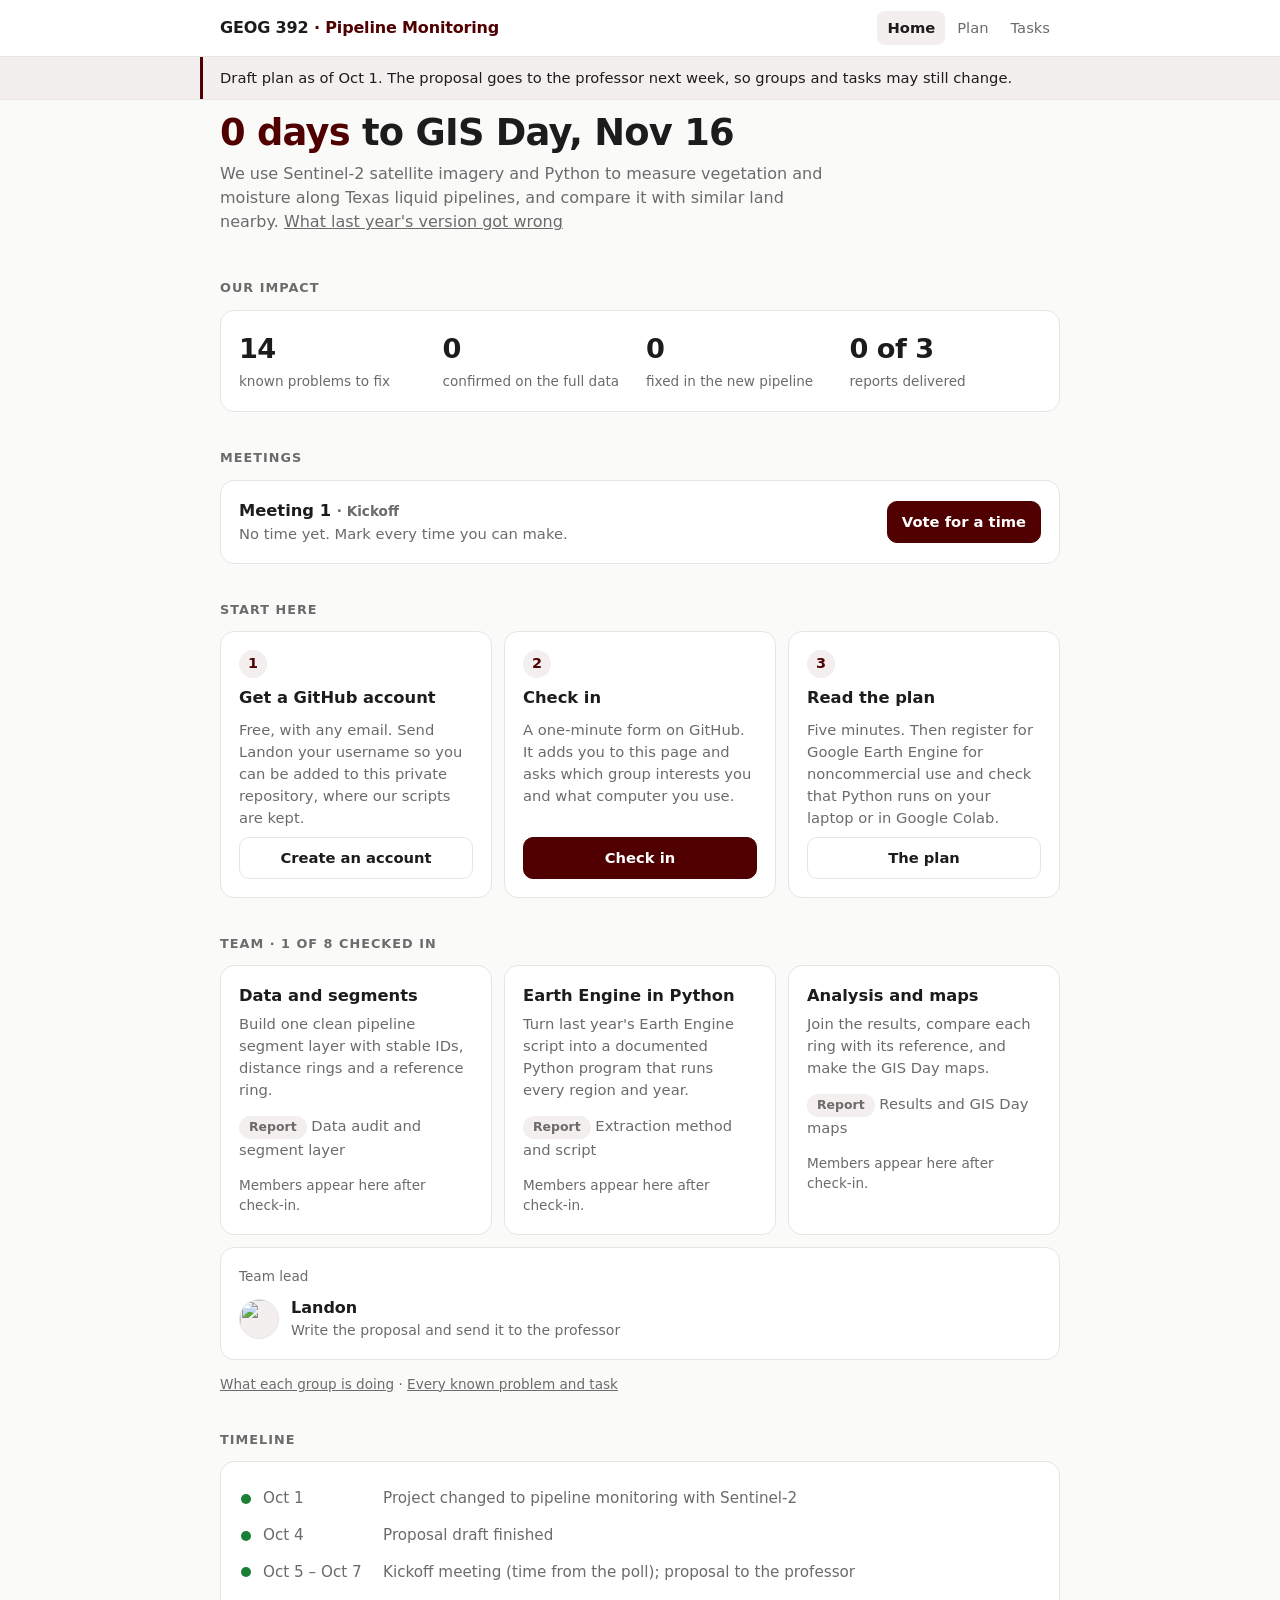
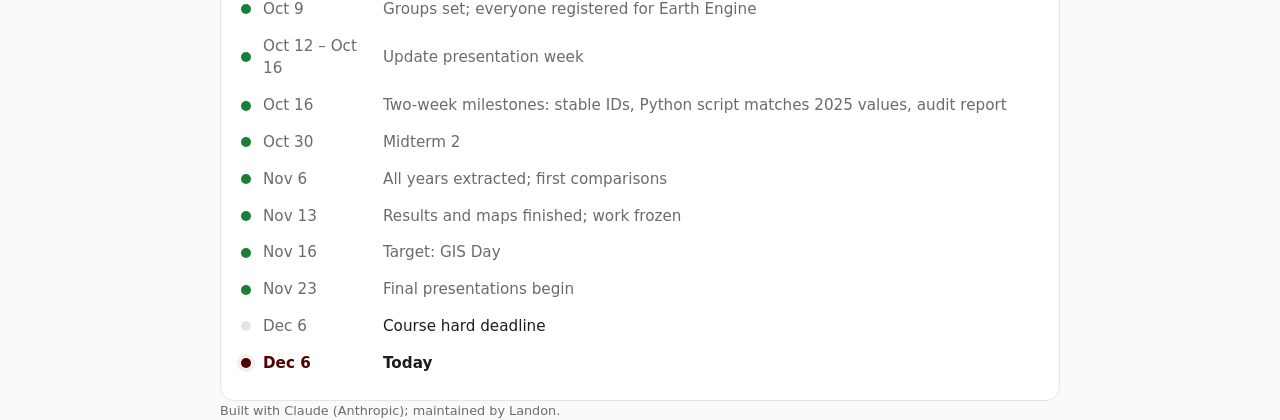
==== index.html @ 5f4e8bbb "Start the pipeline monitoring project Team dashboard carried over from the routing project and rewri" ====
<!doctype html>
<html lang="en">
<head>
<meta charset="utf-8">
<meta name="viewport" content="width=device-width, initial-scale=1">
<meta name="robots" content="noindex">
<title>GEOG 392 Pipeline Monitoring</title>
<link rel="stylesheet" href="assets/site.css">
</head>
<body>
<header class="top" id="top"></header>
<main class="wrap">

  <div class="hero">
    <h1 id="headline">GEOG 392 Pipeline Monitoring</h1>
    <p>We use Sentinel-2 satellite imagery and Python to measure vegetation and moisture along Texas liquid pipelines, and compare it with similar land nearby. <a href="tasks/">What last year's version got wrong</a></p>
  </div>

  <h2>Our impact</h2>
  <div class="card stats" id="impact"></div>

  <div id="meeting"></div>

  <h2>Start here</h2>
  <div class="steps">
    <div class="card step">
      <div class="n">1</div>
      <h3>Get a GitHub account</h3>
      <p>Free, with any email. Send Landon your username so you can be added to this private repository, where our scripts are kept.</p>
      <a class="btn" href="https://github.com/signup">Create an account</a>
    </div>
    <div class="card step">
      <div class="n">2</div>
      <h3>Check in</h3>
      <p>A one-minute form on GitHub. It adds you to this page and asks which group interests you and what computer you use.</p>
      <a class="btn primary" id="joinLink" href="https://github.com/landon2199/texas-pipeline-sentinel2/issues/new?template=join.yml">Check in</a>
    </div>
    <div class="card step">
      <div class="n">3</div>
      <h3>Read the plan</h3>
      <p>Five minutes. Then register for Google Earth Engine for noncommercial use and check that Python runs on your laptop or in Google Colab.</p>
      <a class="btn" href="plan/">The plan</a>
    </div>
  </div>

  <h2>Team · <span id="count"></span></h2>
  <div class="steps" id="groups"></div>
  <div id="others"></div>
  <p class="small"><a href="plan/">What each group is doing</a> · <a href="tasks/">Every known problem and task</a></p>

  <h2>Timeline</h2>
  <div class="card"><ul class="tl" id="timeline"></ul></div>

</main>
<footer class="wrap">Built with Claude (Anthropic); maintained by Landon.</footer>

<script src="assets/site.js"></script>
<script>
topBar('home', '');
loadData('').then(({ team, people, today, iso }) => {
  const daysLeft = Math.max(0, Math.round((new Date(team.target + 'T12:00:00') - today) / 864e5));
  document.getElementById('headline').innerHTML = `<em>${daysLeft} days</em> to GIS Day, ${day(team.target)}`;
  document.getElementById('joinLink').href = `https://github.com/${repoSlug()}/issues/new?template=join.yml`;
  document.getElementById('impact').innerHTML = impactTiles(team);
  document.getElementById('count').textContent = `${people.length}${team.size ? ' of ' + team.size : ''} checked in`;

  // Meetings: numbered by their place in team.json. Each has its own poll; a vote button shows
  // while `when` is empty, the time and place once it is filled in. `done` hides a past meeting.
  const meets = (team.meetings ?? []).map((x, i) => ({ ...x, n: i + 1 })).filter((x) => !x.done && (x.when || x.poll));
  if (meets.length) {
    document.getElementById('meeting').innerHTML = `<h2>Meetings</h2><div class="card meets">` + meets.map((x) => {
      const voting = !x.when && /^https:\/\//.test(x.poll ?? '');
      const line = x.when ? [x.when, x.where].filter(Boolean).join(' · ') : 'No time yet. Mark every time you can make.';
      return `<div class="meet">
        <div><h3>Meeting ${x.n}${x.name ? ` <span class="small">· ${esc(x.name)}</span>` : ''}</h3><p>${esc(line)}</p></div>
        ${voting ? `<a class="btn primary" href="${esc(x.poll)}">Vote for a time</a>` : ''}
      </div>`;
    }).join('') + `</div>`;
  }

  // One card per group from team.json, then anyone who is not in a group yet.
  const groups = team.groups ?? [];
  const keys = new Set(groups.map((g) => g.key));
  document.getElementById('groups').innerHTML = groups.map((g) => {
    const members = people.filter((p) => p.group === g.key);
    return `<div class="card group">
      <h3>${esc(g.name)}</h3>
      <p>${esc(g.goal)}</p>
      ${reportLine(g)}
      <div class="people">${members.map(personRow).join('') || '<span class="small">Members appear here after check-in.</span>'}</div>
    </div>`;
  }).join('');
  const rest = people.filter((p) => !keys.has(p.group));
  const lead = rest.filter((p) => p.group === 'Lead');
  const waiting = rest.filter((p) => p.group !== 'Lead');
  document.getElementById('others').innerHTML =
    (lead.length ? `<div class="card people extra"><span class="small">Team lead</span>${lead.map(personRow).join('')}</div>` : '') +
    (waiting.length ? `<div class="card people extra"><span class="small">Checked in, group to come</span>${waiting.map(personRow).join('')}</div>` : '');

  let placed = false;
  const rows = [];
  for (const m of team.milestones) {
    if (!placed && m.date > iso) { rows.push(`<li class="now"><i></i><time>${day(iso)}</time><span>Today</span></li>`); placed = true; }
    const when = m.end ? `${day(m.date)} – ${day(m.end)}` : day(m.date);
    rows.push(`<li class="${(m.end ?? m.date) < iso ? 'past' : ''}"><i></i><time>${when}</time><span>${esc(m.label)}</span></li>`);
  }
  if (!placed) rows.push(`<li class="now"><i></i><time>${day(iso)}</time><span>Today</span></li>`);
  document.getElementById('timeline').innerHTML = rows.join('');
}).catch((e) => { document.getElementById('impact').textContent = 'Could not load the data: ' + e.message; });
</script>
</body>
</html>
---- assets/site.css ----
:root {
  --accent: #500000; --bg: #fafaf9; --card: #ffffff; --ink: #1c1c1c; --quiet: #6b6b6b; --line: #e7e5e4;
  --good: #1a7f37; --warn: #9a6700; --bad: #b42318; --soft: #f3efee;
}
@media (prefers-color-scheme: dark) {
  :root { --accent: #e3a5a5; --bg: #121212; --card: #1c1c1c; --ink: #f0f0f0; --quiet: #a3a3a3; --line: #2e2e2e;
    --good: #4ac26b; --warn: #d4a72c; --bad: #ff7b72; --soft: #241c1c; }
}
* { box-sizing: border-box; }
body { margin: 0; background: var(--bg); color: var(--ink); line-height: 1.5;
  font-family: Inter, system-ui, -apple-system, "Segoe UI", Roboto, sans-serif; -webkit-font-smoothing: antialiased; }
a { color: inherit; }
.wrap { max-width: 880px; margin: 0 auto; padding: 0 20px; }

/* Top bar */
.top { border-bottom: 1px solid var(--line); background: var(--card); }
.top .wrap { display: flex; align-items: center; justify-content: space-between; gap: 4px 12px; min-height: 56px; flex-wrap: wrap; padding-top: 8px; padding-bottom: 8px; }
.brand { font-weight: 700; text-decoration: none; letter-spacing: -0.01em; }
.brand span { color: var(--accent); }
nav { display: flex; gap: 2px; flex-wrap: wrap; }
nav a { text-decoration: none; color: var(--quiet); padding: 6px 10px; border-radius: 8px; font-size: 0.92rem; }
nav a:hover { background: var(--soft); color: var(--ink); }
nav a.on { color: var(--ink); font-weight: 600; background: var(--soft); }

.notice { background: var(--soft); border-bottom: 1px solid var(--line); font-size: 0.92rem; }
.notice .wrap { padding-top: 10px; padding-bottom: 10px; border-left: 3px solid var(--accent); padding-left: 17px; }

/* Sections */
main { padding: 28px 0 48px; }
.hero { padding: 12px 0 8px; }
.hero h1 { font-size: clamp(1.7rem, 4vw, 2.3rem); line-height: 1.15; letter-spacing: -0.02em; margin: 0 0 8px; }
.hero h1 em { font-style: normal; color: var(--accent); }
.hero p { color: var(--quiet); margin: 0; max-width: 60ch; }
h2 { font-size: 0.8rem; text-transform: uppercase; letter-spacing: 0.08em; color: var(--quiet); margin: 36px 0 12px; font-weight: 600; }
.card { background: var(--card); border: 1px solid var(--line); border-radius: 14px; padding: 18px; }
.small { color: var(--quiet); font-size: 0.85rem; }

/* Meetings */
.meets { display: grid; gap: 14px; }
.meet { display: flex; align-items: center; justify-content: space-between; gap: 12px 16px; flex-wrap: wrap; }
.meet + .meet { border-top: 1px solid var(--line); padding-top: 14px; }
.meet h3 { margin: 0; font-size: 1.02rem; }
.meet p { margin: 0; color: var(--quiet); font-size: 0.92rem; }

/* Steps */
.steps { display: grid; gap: 12px; grid-template-columns: repeat(auto-fit, minmax(230px, 1fr)); }
.step { display: flex; flex-direction: column; gap: 8px; }
.step .n { width: 28px; height: 28px; border-radius: 50%; background: var(--soft); color: var(--accent); font-weight: 700;
  display: grid; place-items: center; font-size: 0.9rem; }
.step h3 { margin: 0; font-size: 1.02rem; }
.step p { margin: 0; color: var(--quiet); font-size: 0.92rem; flex: 1; }
.btn { display: inline-block; text-align: center; text-decoration: none; font-weight: 600; font-size: 0.92rem;
  padding: 9px 14px; border-radius: 10px; border: 1px solid var(--line); background: var(--card); }
.btn:hover { border-color: var(--accent); }
.btn.primary { background: var(--accent); border-color: var(--accent); color: var(--card); }

/* People */
.people { display: grid; gap: 10px; grid-template-columns: minmax(0, 1fr); }
.person { display: flex; align-items: center; gap: 12px; }
.person img { width: 40px; height: 40px; border-radius: 50%; border: 1px solid var(--line); background: var(--soft); }
.person .who { min-width: 0; flex: 1; }
.person .who b { display: block; }
.person .who span { color: var(--quiet); font-size: 0.88rem; display: block; overflow: hidden; text-overflow: ellipsis; white-space: nowrap; }
.pill { display: inline-block; padding: 2px 10px; border-radius: 999px; font-size: 0.78rem; font-weight: 600; white-space: nowrap;
  background: var(--soft); color: var(--quiet); }
.pill.good { color: var(--good); } .pill.warn { color: var(--warn); } .pill.bad { color: var(--bad); }

/* Group cards on the home page and task lists on the Tasks page */
.group h3, .list h3 { margin: 0 0 4px; font-size: 1.02rem; }
.group > p { margin: 0 0 14px; color: var(--quiet); font-size: 0.92rem; }
.group > p.report a, .group li a { color: var(--accent); }
.group ul { margin: 0 0 12px; padding-left: 18px; color: var(--quiet); font-size: 0.9rem; }
.group li { margin-bottom: 4px; }
.extra { margin-top: 12px; }
.list { margin-bottom: 12px; }

/* Timeline */
.tl { list-style: none; margin: 0; padding: 0; }
.tl li { display: grid; grid-template-columns: 14px 110px 1fr; gap: 10px; align-items: center; padding: 7px 0; font-size: 0.95rem; }
.tl i { width: 10px; height: 10px; border-radius: 50%; background: var(--line); justify-self: center; }
.tl time { color: var(--quiet); font-variant-numeric: tabular-nums; }
.tl .past { color: var(--quiet); } .tl .past i { background: var(--good); }
.tl .now { font-weight: 700; } .tl .now i { background: var(--accent); box-shadow: 0 0 0 4px var(--soft); } .tl .now time { color: var(--accent); }

/* Tables on the deeper pages */
.scroll { overflow-x: auto; }
table { width: 100%; border-collapse: collapse; font-size: 0.92rem; }
th, td { text-align: left; padding: 9px 10px; border-bottom: 1px solid var(--line); vertical-align: top; }
th { color: var(--quiet); font-size: 0.75rem; text-transform: uppercase; letter-spacing: 0.06em; font-weight: 600; }
tr:last-child td { border-bottom: 0; }
td a { color: var(--accent); }
code { background: var(--soft); padding: 1px 6px; border-radius: 6px; font-size: 0.88em; }
.stats { display: grid; grid-template-columns: repeat(auto-fit, minmax(140px, 1fr)); gap: 12px; }
.stats b { display: block; font-size: 1.7rem; letter-spacing: -0.02em; }
footer { color: var(--quiet); font-size: 0.8rem; padding: 0 0 36px; }
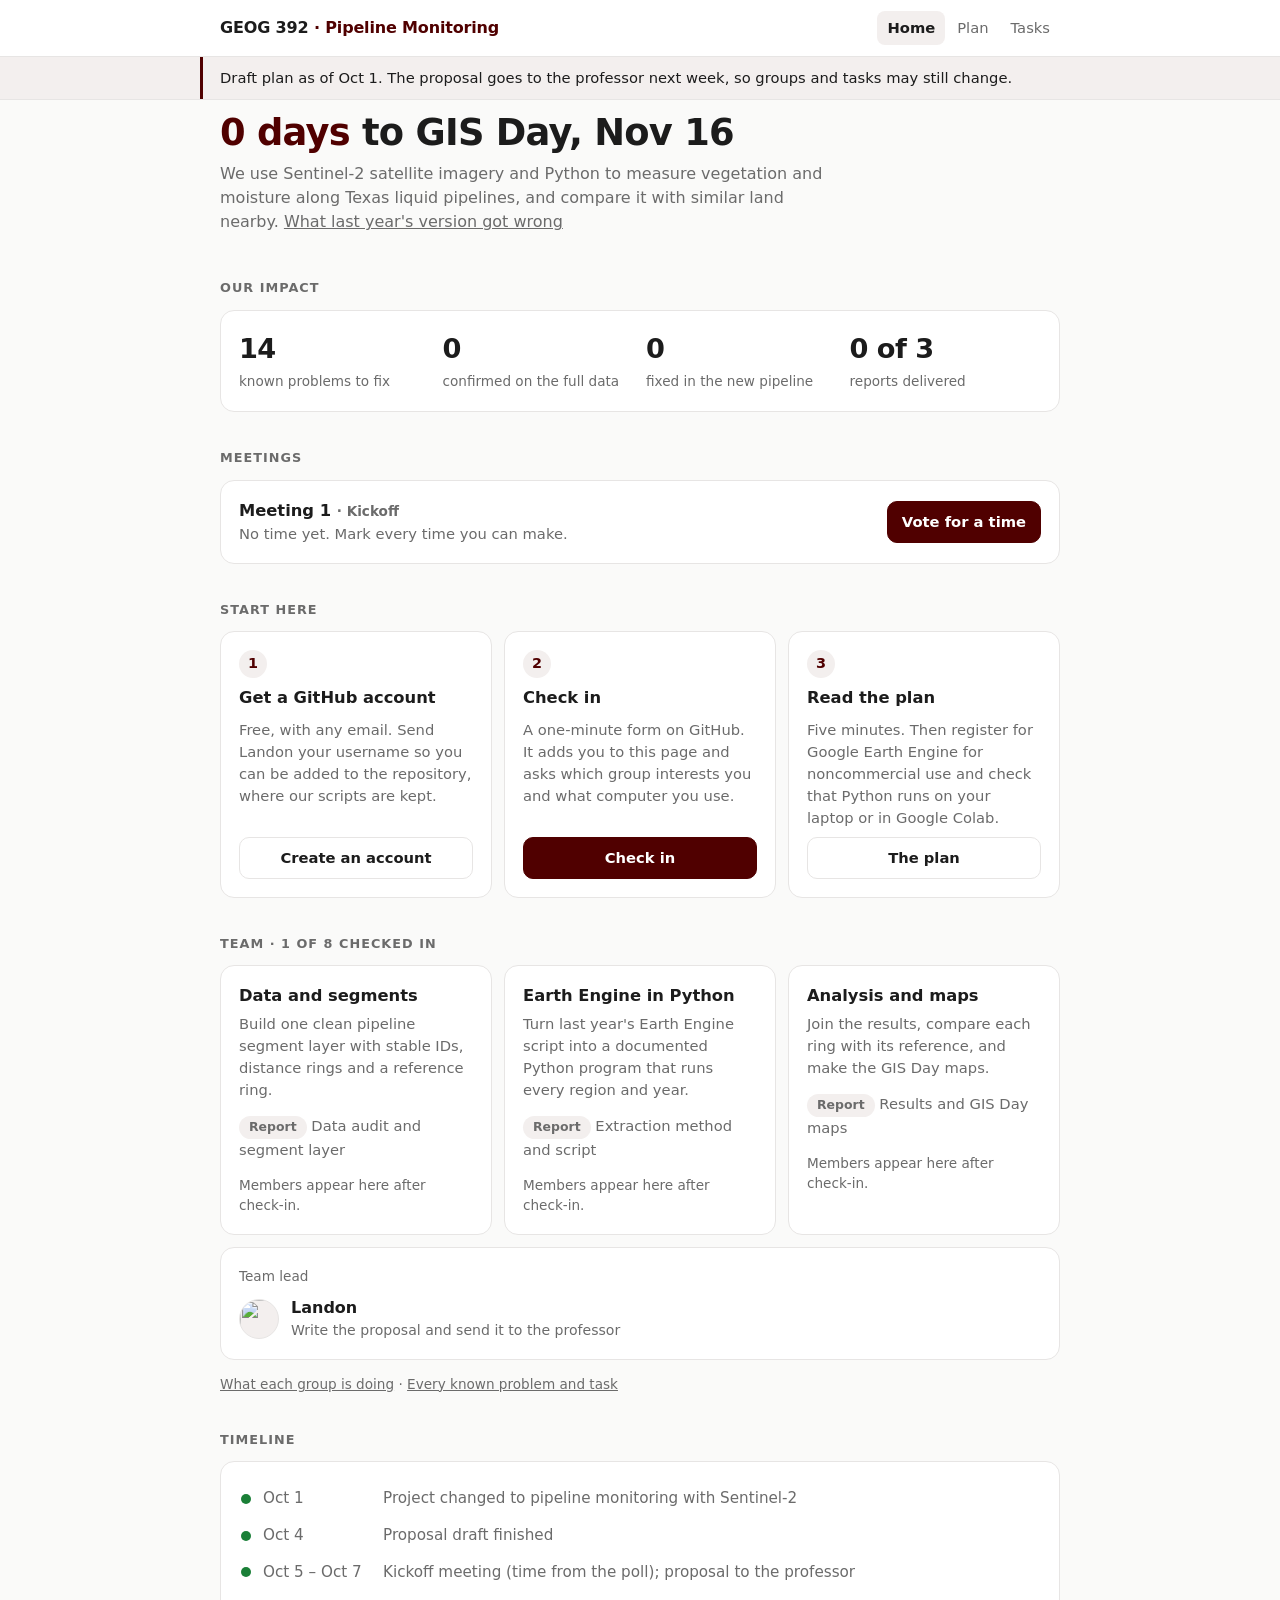
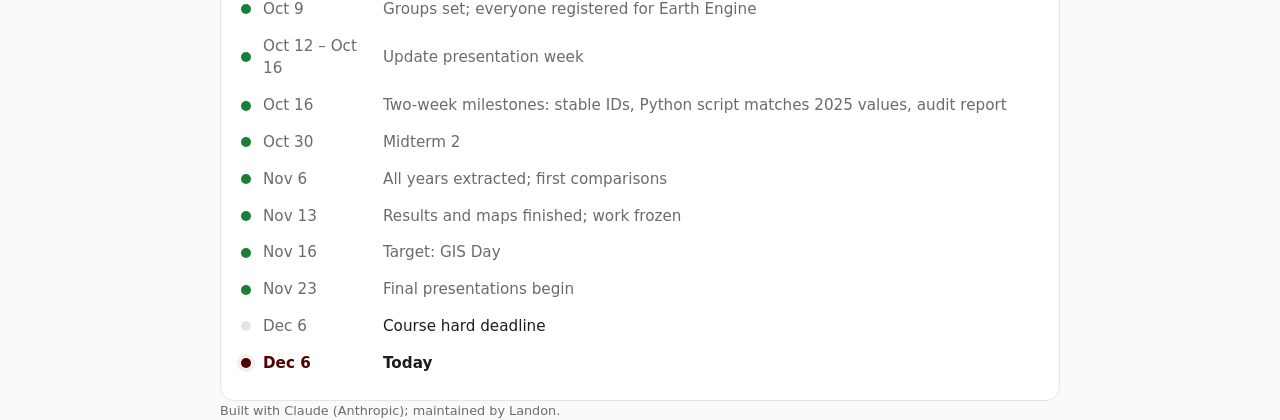
==== commit a7d31207: "Say the repository and dashboard are public The repository went public so GitHub Pages can publish t" ====
--- a/index.html
+++ b/index.html
@@ -26,7 +26,7 @@
     <div class="card step">
       <div class="n">1</div>
       <h3>Get a GitHub account</h3>
-      <p>Free, with any email. Send Landon your username so you can be added to this private repository, where our scripts are kept.</p>
+      <p>Free, with any email. Send Landon your username so you can be added to the repository, where our scripts are kept.</p>
       <a class="btn" href="https://github.com/signup">Create an account</a>
     </div>
     <div class="card step">
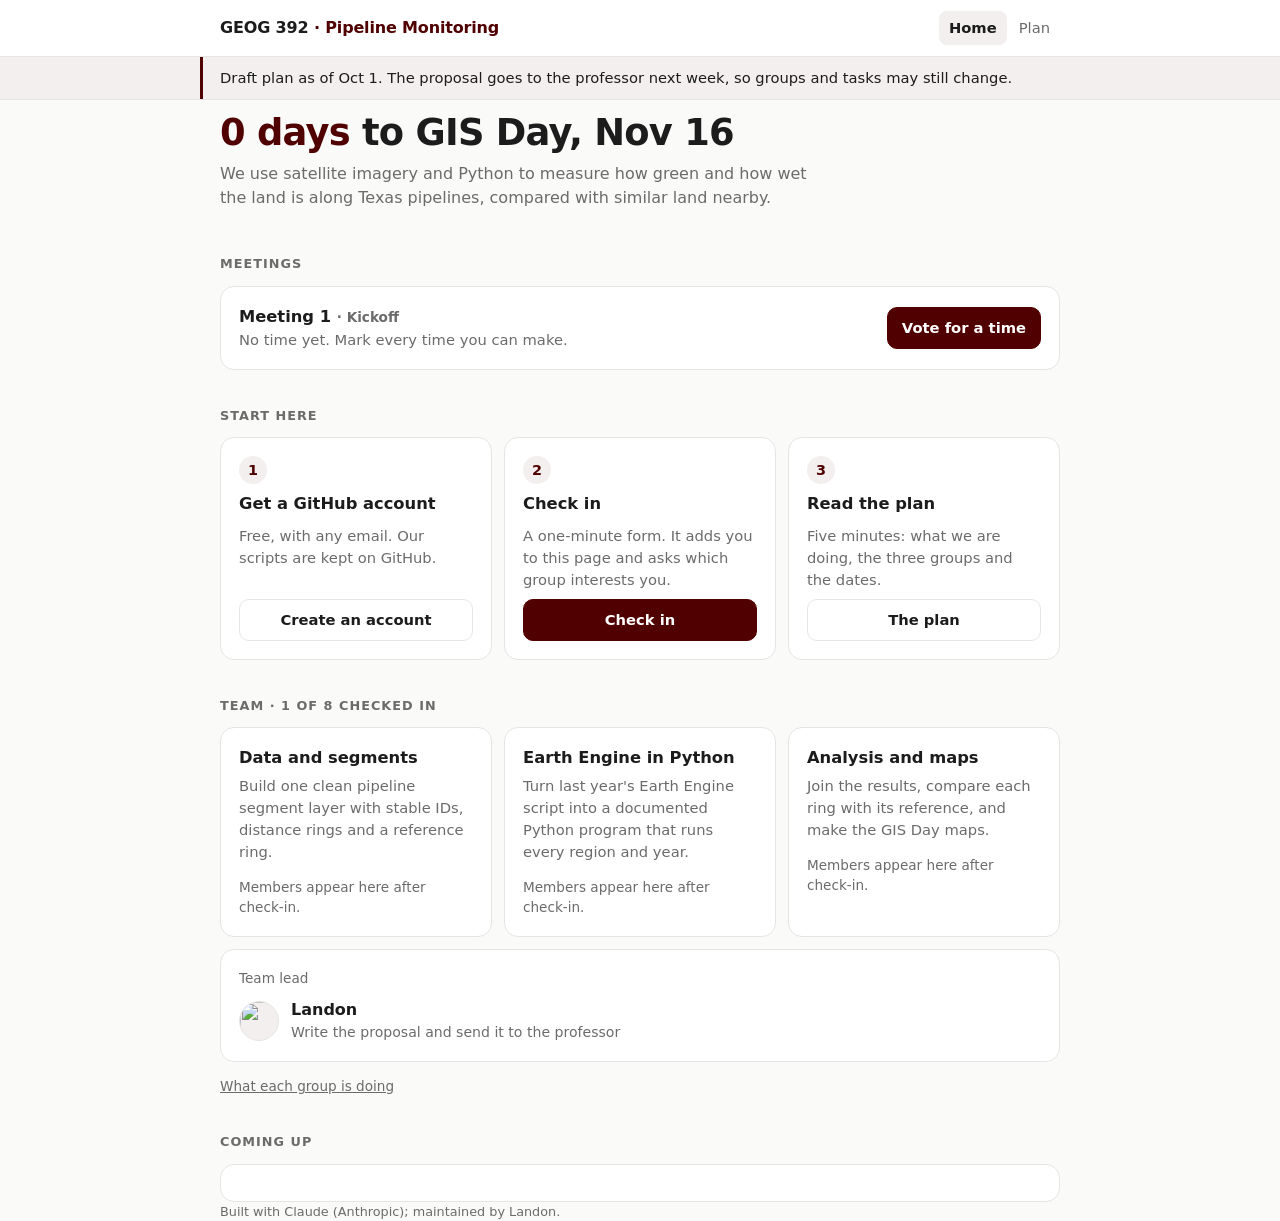
==== commit 20b18ec1: "Simplify the dashboard to two pages: Home and Plan Home shows only what to do now: vote, three steps" ====
--- a/index.html
+++ b/index.html
@@ -13,11 +13,8 @@
 
   <div class="hero">
     <h1 id="headline">GEOG 392 Pipeline Monitoring</h1>
-    <p>We use Sentinel-2 satellite imagery and Python to measure vegetation and moisture along Texas liquid pipelines, and compare it with similar land nearby. <a href="tasks/">What last year's version got wrong</a></p>
+    <p>We use satellite imagery and Python to measure how green and how wet the land is along Texas pipelines, compared with similar land nearby.</p>
   </div>
-
-  <h2>Our impact</h2>
-  <div class="card stats" id="impact"></div>
 
   <div id="meeting"></div>
 
@@ -26,19 +23,19 @@
     <div class="card step">
       <div class="n">1</div>
       <h3>Get a GitHub account</h3>
-      <p>Free, with any email. Send Landon your username so you can be added to the repository, where our scripts are kept.</p>
+      <p>Free, with any email. Our scripts are kept on GitHub.</p>
       <a class="btn" href="https://github.com/signup">Create an account</a>
     </div>
     <div class="card step">
       <div class="n">2</div>
       <h3>Check in</h3>
-      <p>A one-minute form on GitHub. It adds you to this page and asks which group interests you and what computer you use.</p>
+      <p>A one-minute form. It adds you to this page and asks which group interests you.</p>
       <a class="btn primary" id="joinLink" href="https://github.com/landon2199/texas-pipeline-sentinel2/issues/new?template=join.yml">Check in</a>
     </div>
     <div class="card step">
       <div class="n">3</div>
       <h3>Read the plan</h3>
-      <p>Five minutes. Then register for Google Earth Engine for noncommercial use and check that Python runs on your laptop or in Google Colab.</p>
+      <p>Five minutes: what we are doing, the three groups and the dates.</p>
       <a class="btn" href="plan/">The plan</a>
     </div>
   </div>
@@ -46,9 +43,9 @@
   <h2>Team · <span id="count"></span></h2>
   <div class="steps" id="groups"></div>
   <div id="others"></div>
-  <p class="small"><a href="plan/">What each group is doing</a> · <a href="tasks/">Every known problem and task</a></p>
+  <p class="small"><a href="plan/">What each group is doing</a></p>
 
-  <h2>Timeline</h2>
+  <h2>Coming up</h2>
   <div class="card"><ul class="tl" id="timeline"></ul></div>
 
 </main>
@@ -61,7 +58,6 @@
   const daysLeft = Math.max(0, Math.round((new Date(team.target + 'T12:00:00') - today) / 864e5));
   document.getElementById('headline').innerHTML = `<em>${daysLeft} days</em> to GIS Day, ${day(team.target)}`;
   document.getElementById('joinLink').href = `https://github.com/${repoSlug()}/issues/new?template=join.yml`;
-  document.getElementById('impact').innerHTML = impactTiles(team);
   document.getElementById('count').textContent = `${people.length}${team.size ? ' of ' + team.size : ''} checked in`;
 
   // Meetings: numbered by their place in team.json. Each has its own poll; a vote button shows
@@ -86,7 +82,6 @@
     return `<div class="card group">
       <h3>${esc(g.name)}</h3>
       <p>${esc(g.goal)}</p>
-      ${reportLine(g)}
       <div class="people">${members.map(personRow).join('') || '<span class="small">Members appear here after check-in.</span>'}</div>
     </div>`;
   }).join('');
@@ -97,16 +92,13 @@
     (lead.length ? `<div class="card people extra"><span class="small">Team lead</span>${lead.map(personRow).join('')}</div>` : '') +
     (waiting.length ? `<div class="card people extra"><span class="small">Checked in, group to come</span>${waiting.map(personRow).join('')}</div>` : '');
 
-  let placed = false;
-  const rows = [];
-  for (const m of team.milestones) {
-    if (!placed && m.date > iso) { rows.push(`<li class="now"><i></i><time>${day(iso)}</time><span>Today</span></li>`); placed = true; }
+  // Only what is ahead: the next five dates. The full schedule is on the Plan page.
+  const ahead = team.milestones.filter((m) => (m.end ?? m.date) > iso).slice(0, 5);
+  document.getElementById('timeline').innerHTML = ahead.map((m) => {
     const when = m.end ? `${day(m.date)} – ${day(m.end)}` : day(m.date);
-    rows.push(`<li class="${(m.end ?? m.date) < iso ? 'past' : ''}"><i></i><time>${when}</time><span>${esc(m.label)}</span></li>`);
-  }
-  if (!placed) rows.push(`<li class="now"><i></i><time>${day(iso)}</time><span>Today</span></li>`);
-  document.getElementById('timeline').innerHTML = rows.join('');
-}).catch((e) => { document.getElementById('impact').textContent = 'Could not load the data: ' + e.message; });
+    return `<li><i></i><time>${when}</time><span>${esc(m.label)}</span></li>`;
+  }).join('');
+}).catch((e) => { document.getElementById('count').textContent = 'could not load the data: ' + e.message; });
 </script>
 </body>
 </html>
--- a/assets/site.css
+++ b/assets/site.css
@@ -93,3 +93,9 @@
 .stats { display: grid; grid-template-columns: repeat(auto-fit, minmax(140px, 1fr)); gap: 12px; }
 .stats b { display: block; font-size: 1.7rem; letter-spacing: -0.02em; }
 footer { color: var(--quiet); font-size: 0.8rem; padding: 0 0 36px; }
+
+/* Collapsed detail on the Plan page */
+details.card summary { cursor: pointer; font-weight: 600; }
+details.card[open] summary { margin-bottom: 12px; }
+.tasklist { list-style: none; margin: 0; padding: 0; display: grid; gap: 8px; }
+.tasklist li { display: flex; gap: 10px; align-items: flex-start; justify-content: space-between; font-size: 0.92rem; }
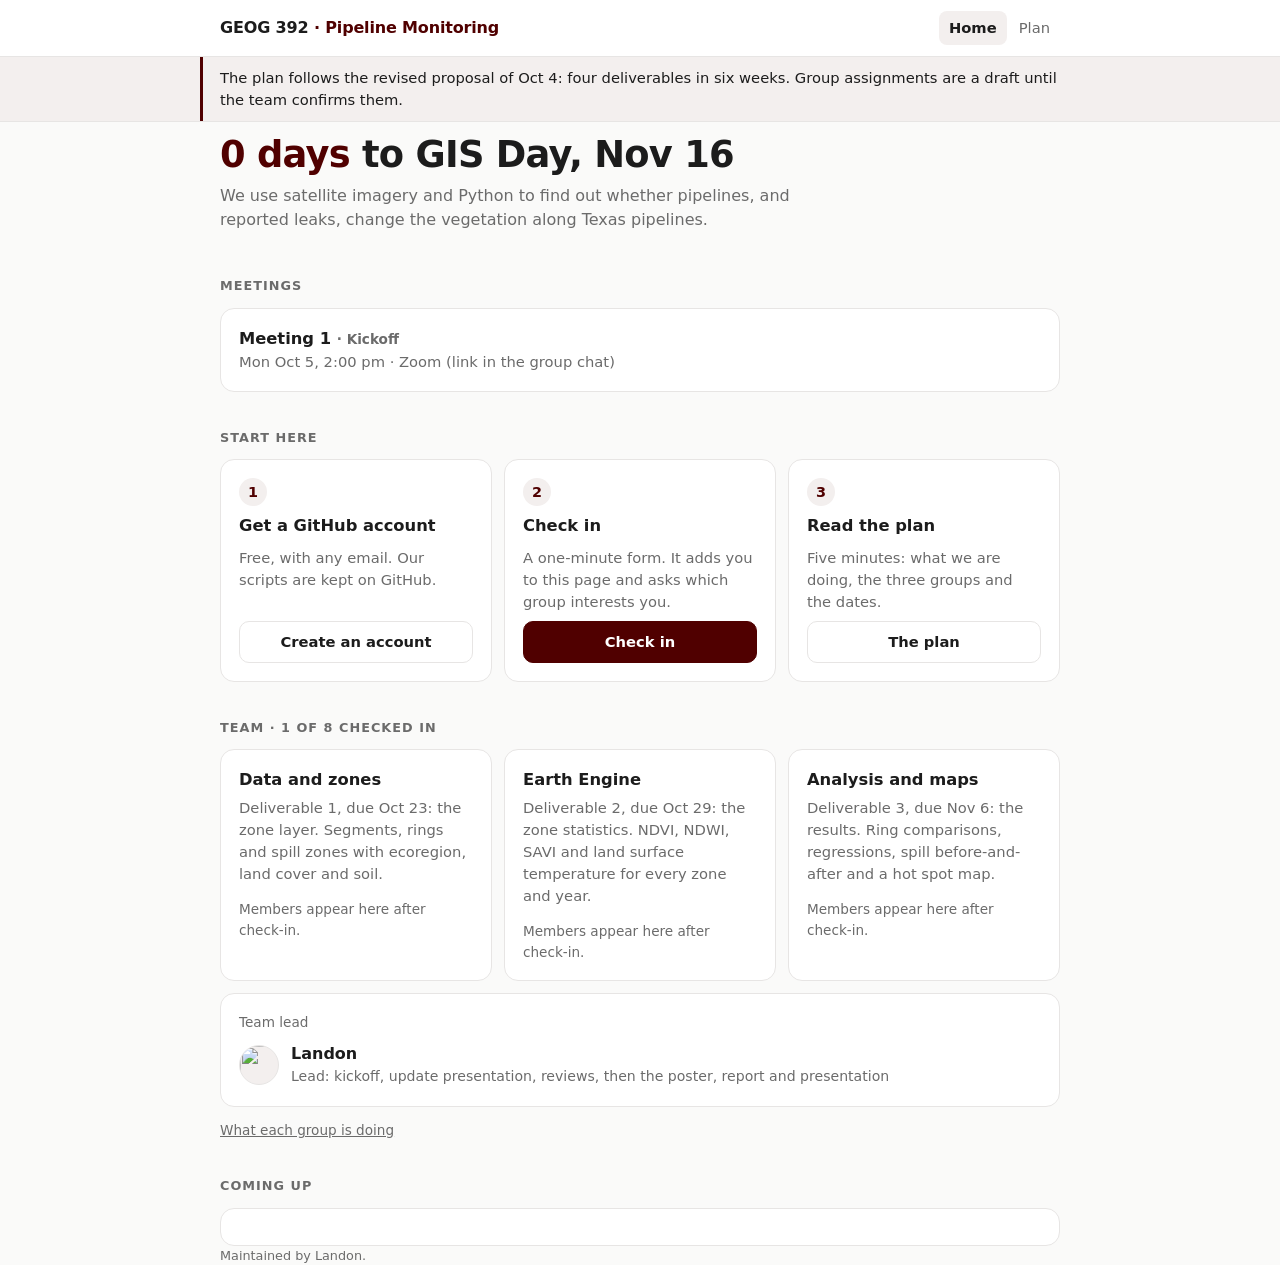
==== commit a98d995b: "Six-week plan, kickoff Oct 5, and the project's first code - Dashboard: four deliverables in six wee" ====
--- a/index.html
+++ b/index.html
@@ -13,7 +13,7 @@
 
   <div class="hero">
     <h1 id="headline">GEOG 392 Pipeline Monitoring</h1>
-    <p>We use satellite imagery and Python to measure how green and how wet the land is along Texas pipelines, compared with similar land nearby.</p>
+    <p>We use satellite imagery and Python to find out whether pipelines, and reported leaks, change the vegetation along Texas pipelines.</p>
   </div>
 
   <div id="meeting"></div>
@@ -49,7 +49,7 @@
   <div class="card"><ul class="tl" id="timeline"></ul></div>
 
 </main>
-<footer class="wrap">Built with Claude (Anthropic); maintained by Landon.</footer>
+<footer class="wrap">Maintained by Landon.</footer>
 
 <script src="assets/site.js"></script>
 <script>
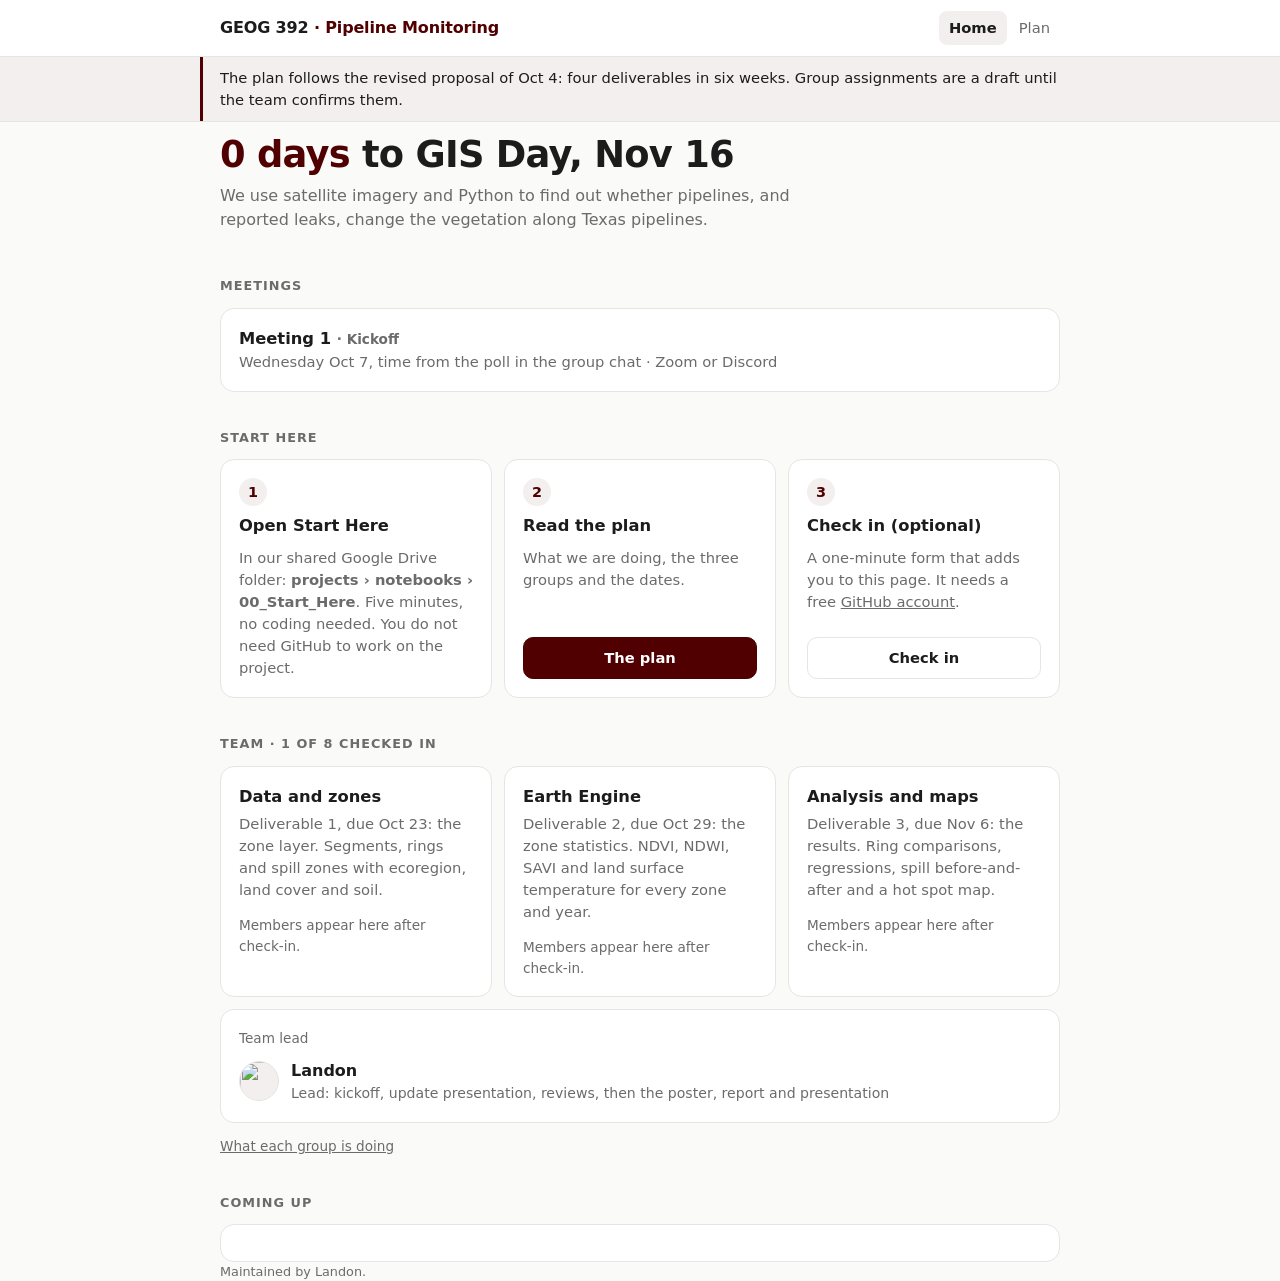
==== commit e6447f2c: "Put the team dashboard first on the front page; Start Here before GitHub on the dashboard" ====
--- a/index.html
+++ b/index.html
@@ -22,21 +22,20 @@
   <div class="steps">
     <div class="card step">
       <div class="n">1</div>
-      <h3>Get a GitHub account</h3>
-      <p>Free, with any email. Our scripts are kept on GitHub.</p>
-      <a class="btn" href="https://github.com/signup">Create an account</a>
+      <h3>Open Start Here</h3>
+      <p>In our shared Google Drive folder: <b>projects &rsaquo; notebooks &rsaquo; 00_Start_Here</b>. Five minutes, no coding needed. You do not need GitHub to work on the project.</p>
     </div>
     <div class="card step">
       <div class="n">2</div>
-      <h3>Check in</h3>
-      <p>A one-minute form. It adds you to this page and asks which group interests you.</p>
-      <a class="btn primary" id="joinLink" href="https://github.com/landon2199/texas-pipeline-sentinel2/issues/new?template=join.yml">Check in</a>
+      <h3>Read the plan</h3>
+      <p>What we are doing, the three groups and the dates.</p>
+      <a class="btn primary" href="plan/">The plan</a>
     </div>
     <div class="card step">
       <div class="n">3</div>
-      <h3>Read the plan</h3>
-      <p>Five minutes: what we are doing, the three groups and the dates.</p>
-      <a class="btn" href="plan/">The plan</a>
+      <h3>Check in (optional)</h3>
+      <p>A one-minute form that adds you to this page. It needs a free <a href="https://github.com/signup">GitHub account</a>.</p>
+      <a class="btn" id="joinLink" href="https://github.com/landon2199/texas-pipeline-sentinel2/issues/new?template=join.yml">Check in</a>
     </div>
   </div>
 
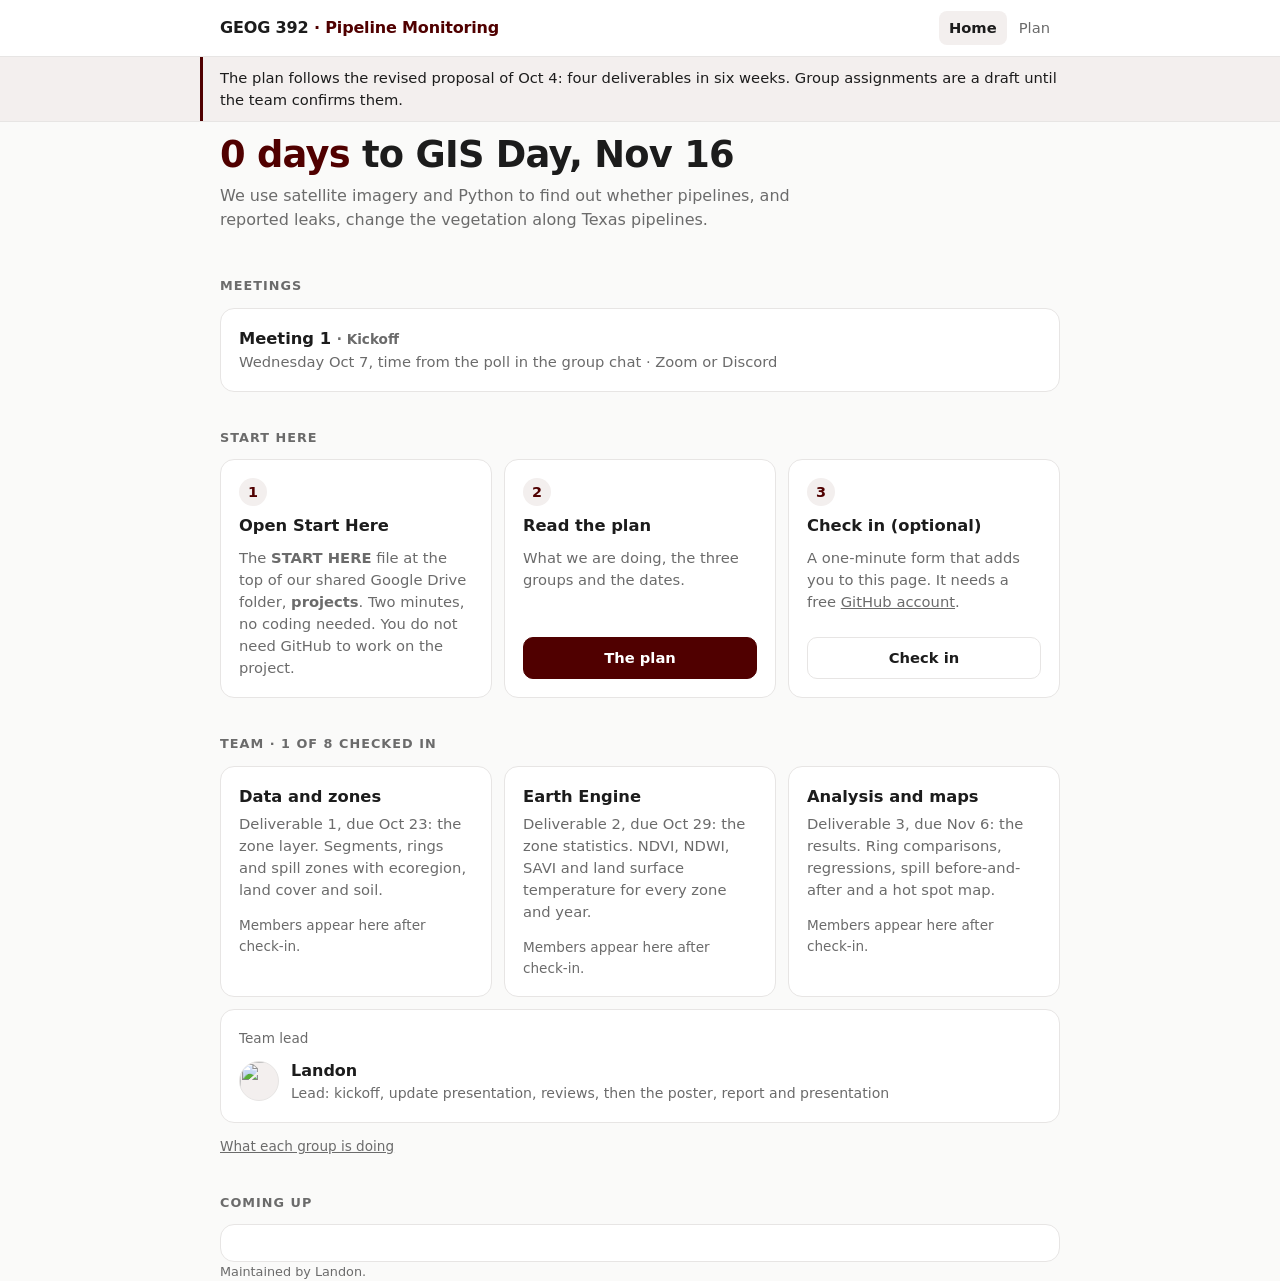
==== commit e4ba9d7f: "Point everyone to the one-page START HERE in the shared folder" ====
--- a/index.html
+++ b/index.html
@@ -23,7 +23,7 @@
     <div class="card step">
       <div class="n">1</div>
       <h3>Open Start Here</h3>
-      <p>In our shared Google Drive folder: <b>projects &rsaquo; notebooks &rsaquo; 00_Start_Here</b>. Five minutes, no coding needed. You do not need GitHub to work on the project.</p>
+      <p>The <b>START HERE</b> file at the top of our shared Google Drive folder, <b>projects</b>. Two minutes, no coding needed. You do not need GitHub to work on the project.</p>
     </div>
     <div class="card step">
       <div class="n">2</div>
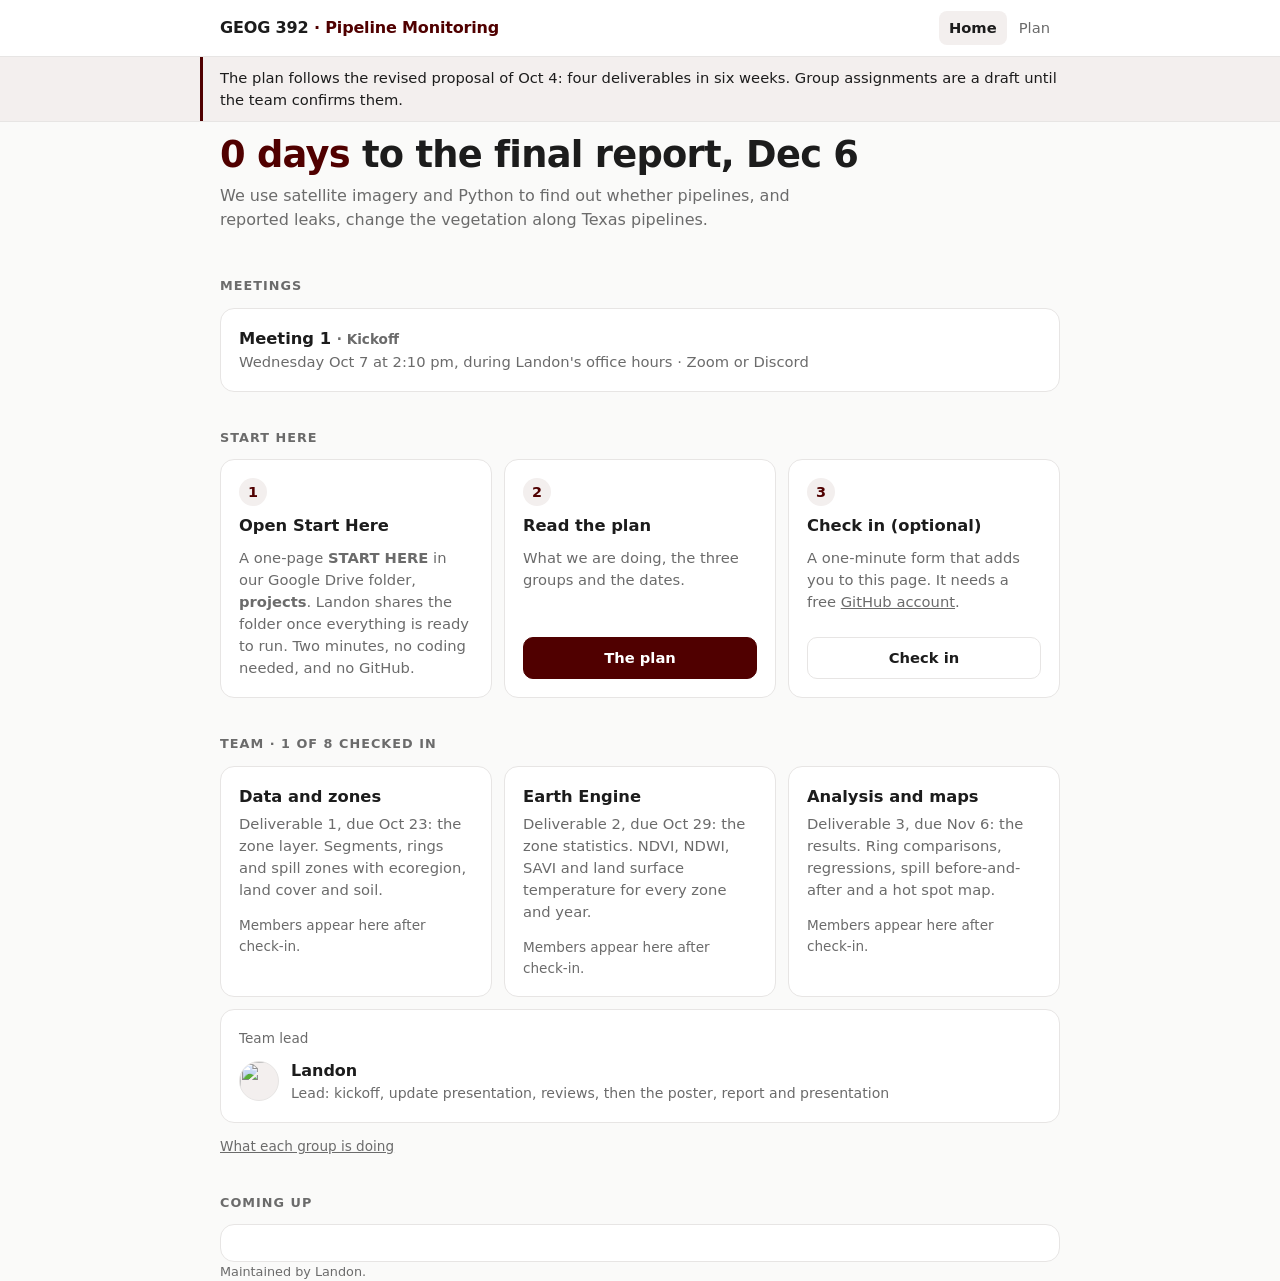
==== commit 755d2cbd: "Drop GIS Day; whole state with up to 2 million zones in 13 files; kickoff Wed 2:10 pm" ====
--- a/index.html
+++ b/index.html
@@ -23,7 +23,7 @@
     <div class="card step">
       <div class="n">1</div>
       <h3>Open Start Here</h3>
-      <p>The <b>START HERE</b> file at the top of our shared Google Drive folder, <b>projects</b>. Two minutes, no coding needed. You do not need GitHub to work on the project.</p>
+      <p>A one-page <b>START HERE</b> in our Google Drive folder, <b>projects</b>. Landon shares the folder once everything is ready to run. Two minutes, no coding needed, and no GitHub.</p>
     </div>
     <div class="card step">
       <div class="n">2</div>
@@ -55,7 +55,7 @@
 topBar('home', '');
 loadData('').then(({ team, people, today, iso }) => {
   const daysLeft = Math.max(0, Math.round((new Date(team.target + 'T12:00:00') - today) / 864e5));
-  document.getElementById('headline').innerHTML = `<em>${daysLeft} days</em> to GIS Day, ${day(team.target)}`;
+  document.getElementById('headline').innerHTML = `<em>${daysLeft} days</em> to the final report, ${day(team.target)}`;
   document.getElementById('joinLink').href = `https://github.com/${repoSlug()}/issues/new?template=join.yml`;
   document.getElementById('count').textContent = `${people.length}${team.size ? ' of ' + team.size : ''} checked in`;
 
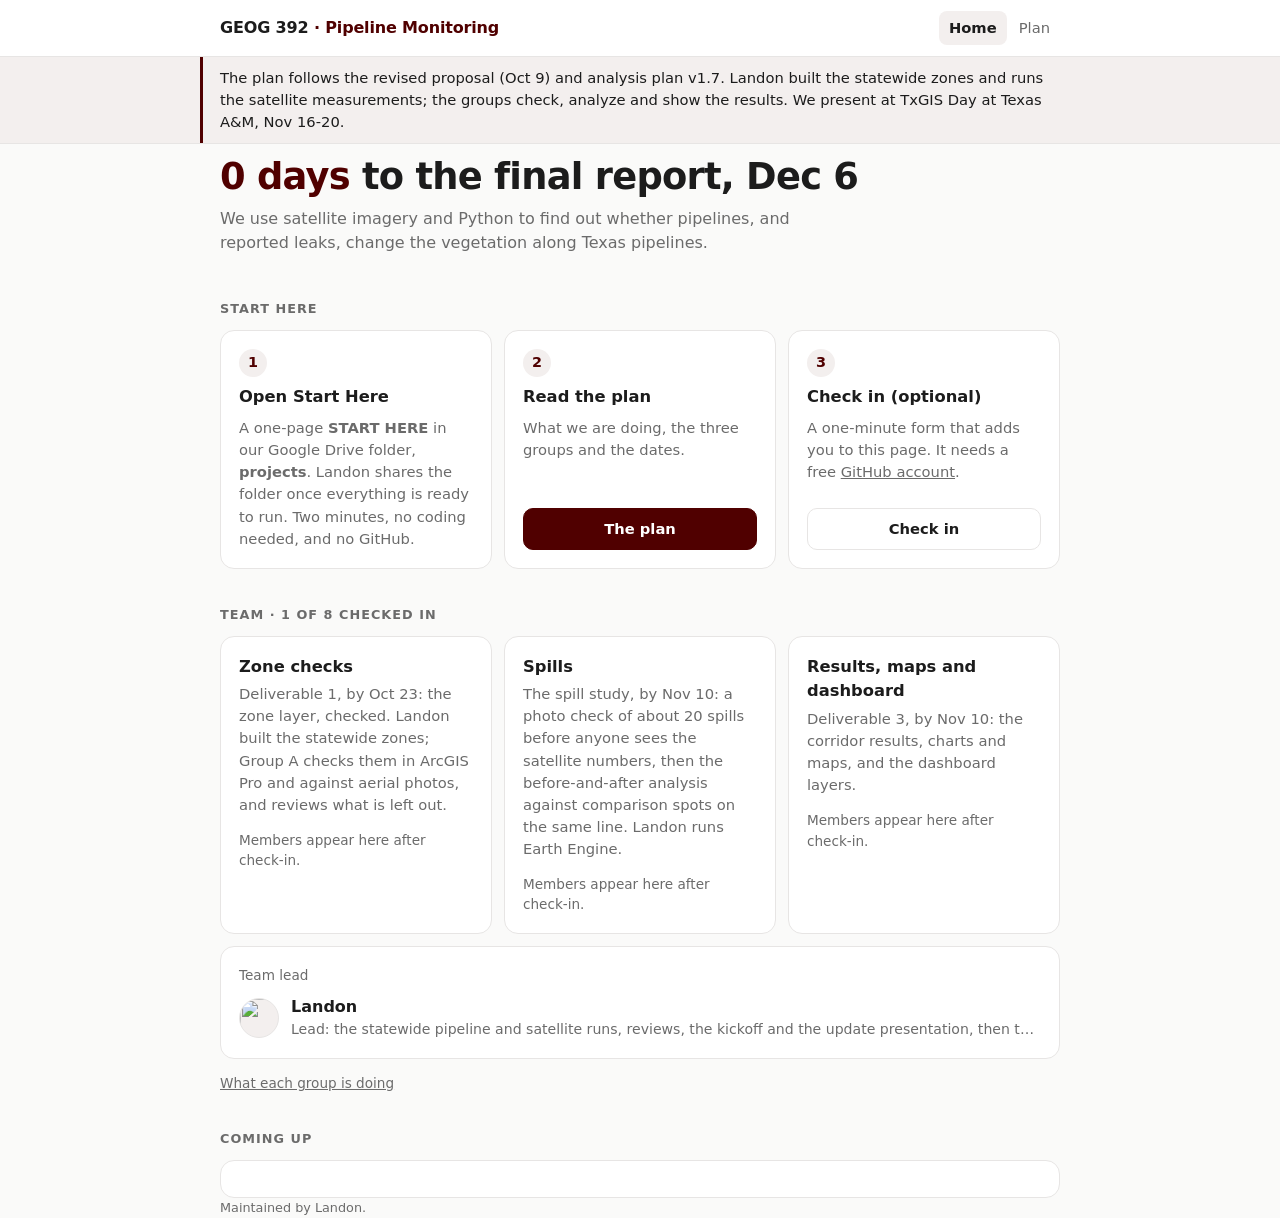
==== commit 441fafd8: "GIS Day is back: count down to TxGIS Day (Nov 16-20), then the final report; dates and tasks match t" ====
--- a/index.html
+++ b/index.html
@@ -54,8 +54,11 @@
 <script>
 topBar('home', '');
 loadData('').then(({ team, people, today, iso }) => {
-  const daysLeft = Math.max(0, Math.round((new Date(team.target + 'T12:00:00') - today) / 864e5));
-  document.getElementById('headline').innerHTML = `<em>${daysLeft} days</em> to the final report, ${day(team.target)}`;
+  // Count down to the next goal in team.json's `countdowns` (TxGIS Day, then the final report).
+  const goals = team.countdowns ?? [{ date: team.target, label: 'the final report' }];
+  const goal = goals.find((g) => g.date >= iso) ?? goals[goals.length - 1];
+  const daysLeft = Math.max(0, Math.round((new Date(goal.date + 'T12:00:00') - today) / 864e5));
+  document.getElementById('headline').innerHTML = `<em>${daysLeft} days</em> to ${esc(goal.label)}, ${day(goal.date)}`;
   document.getElementById('joinLink').href = `https://github.com/${repoSlug()}/issues/new?template=join.yml`;
   document.getElementById('count').textContent = `${people.length}${team.size ? ' of ' + team.size : ''} checked in`;
 
